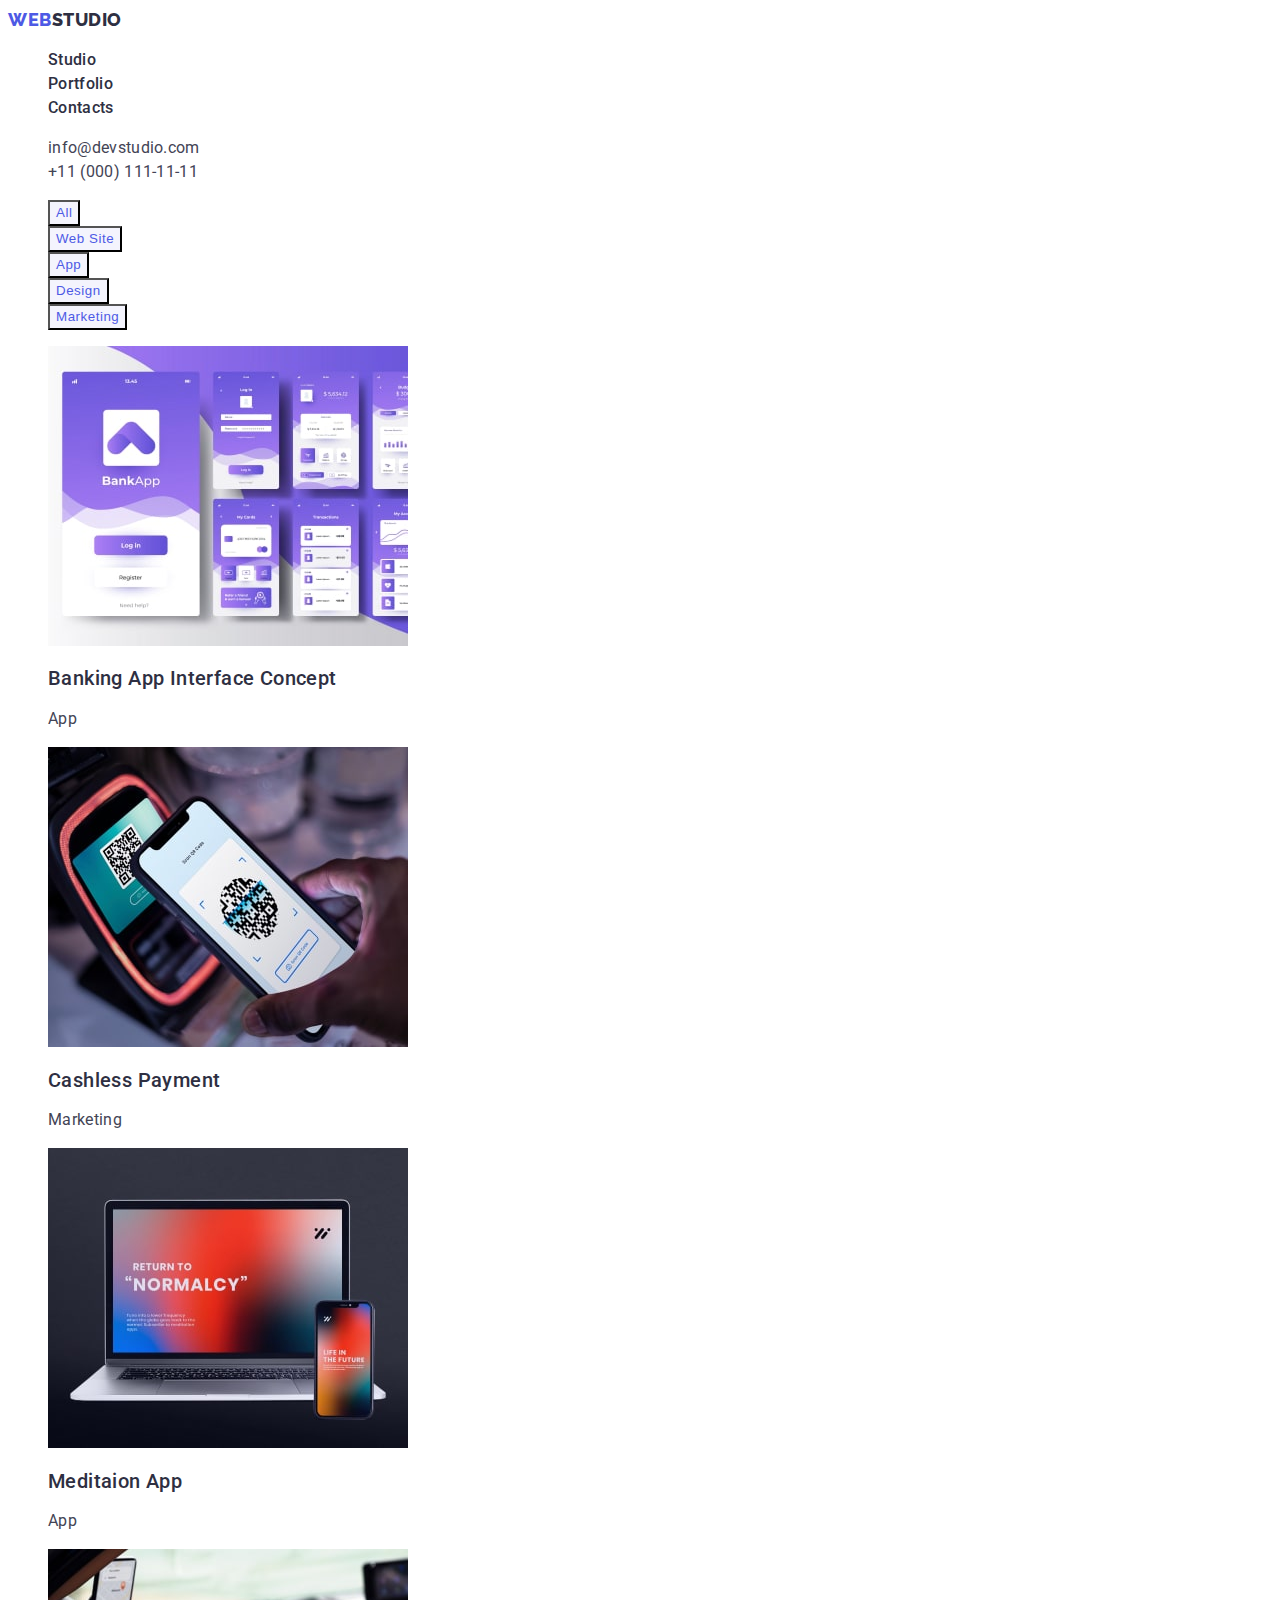
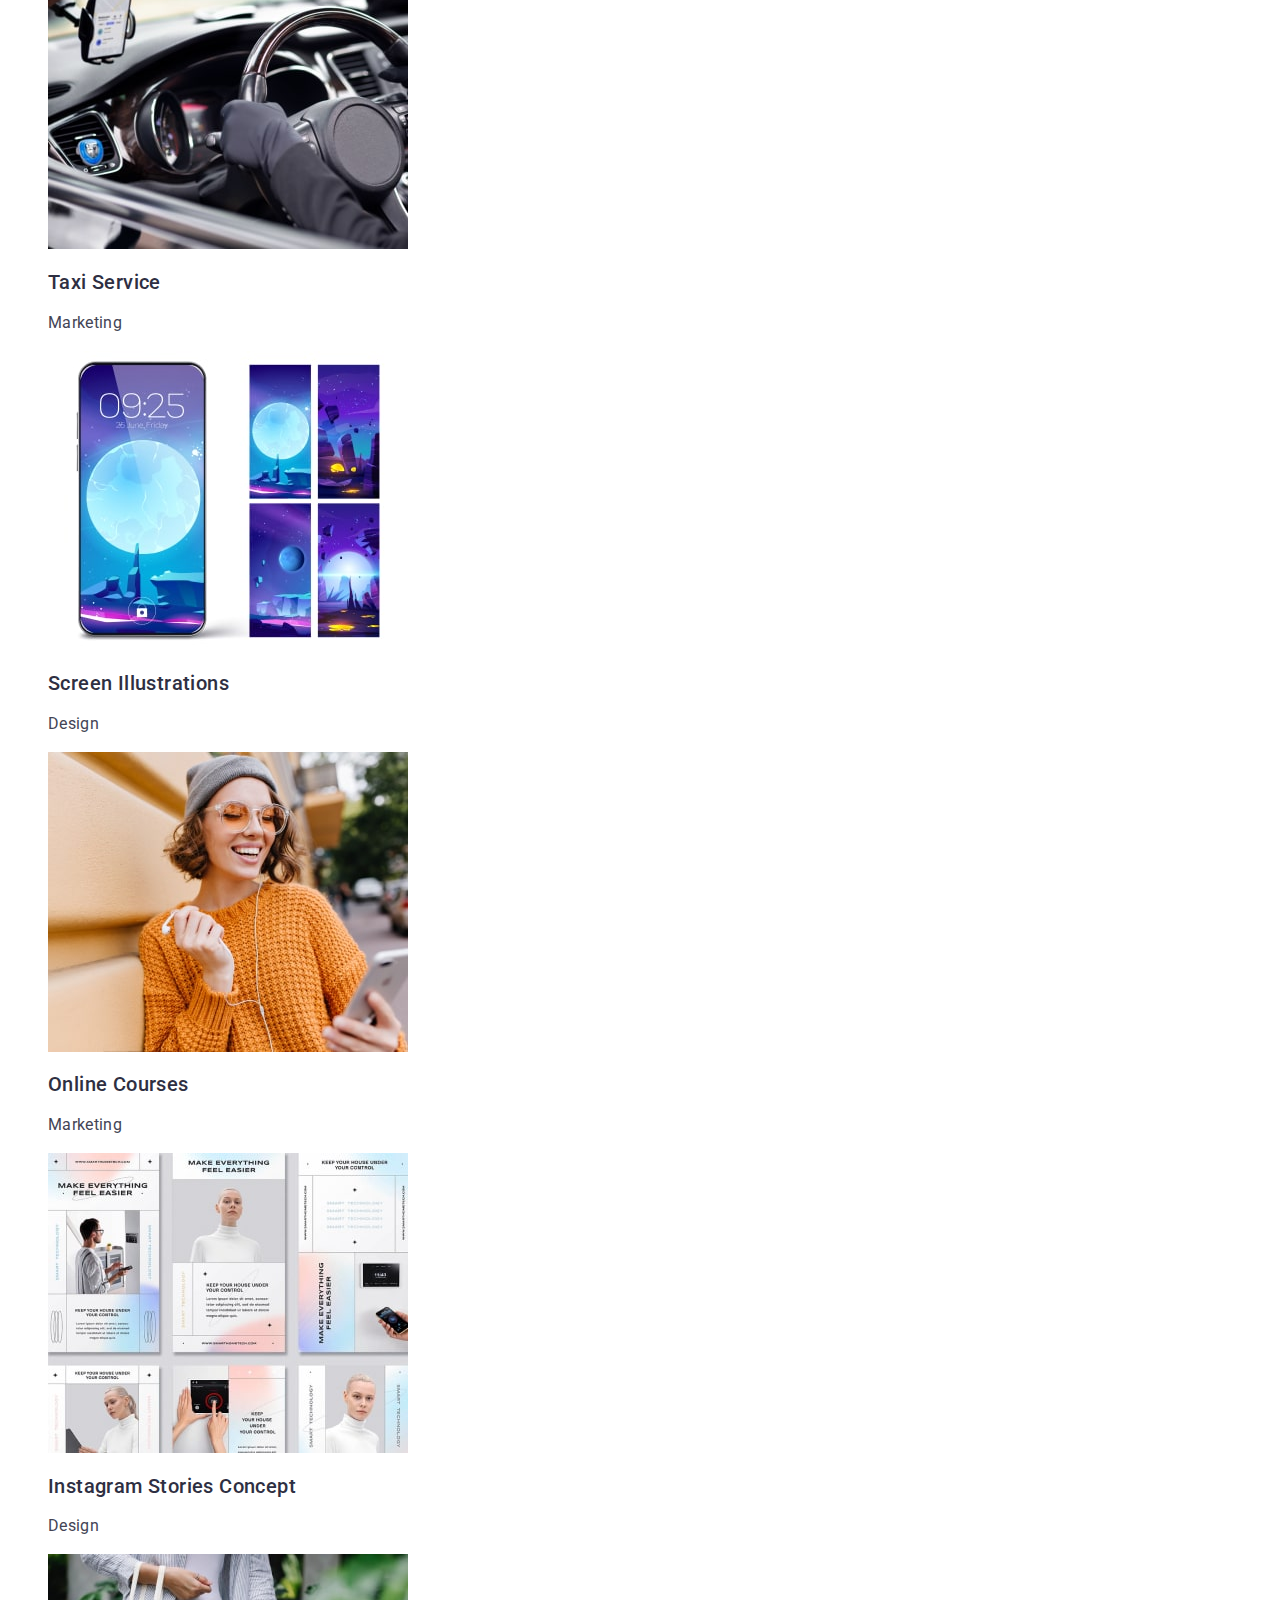
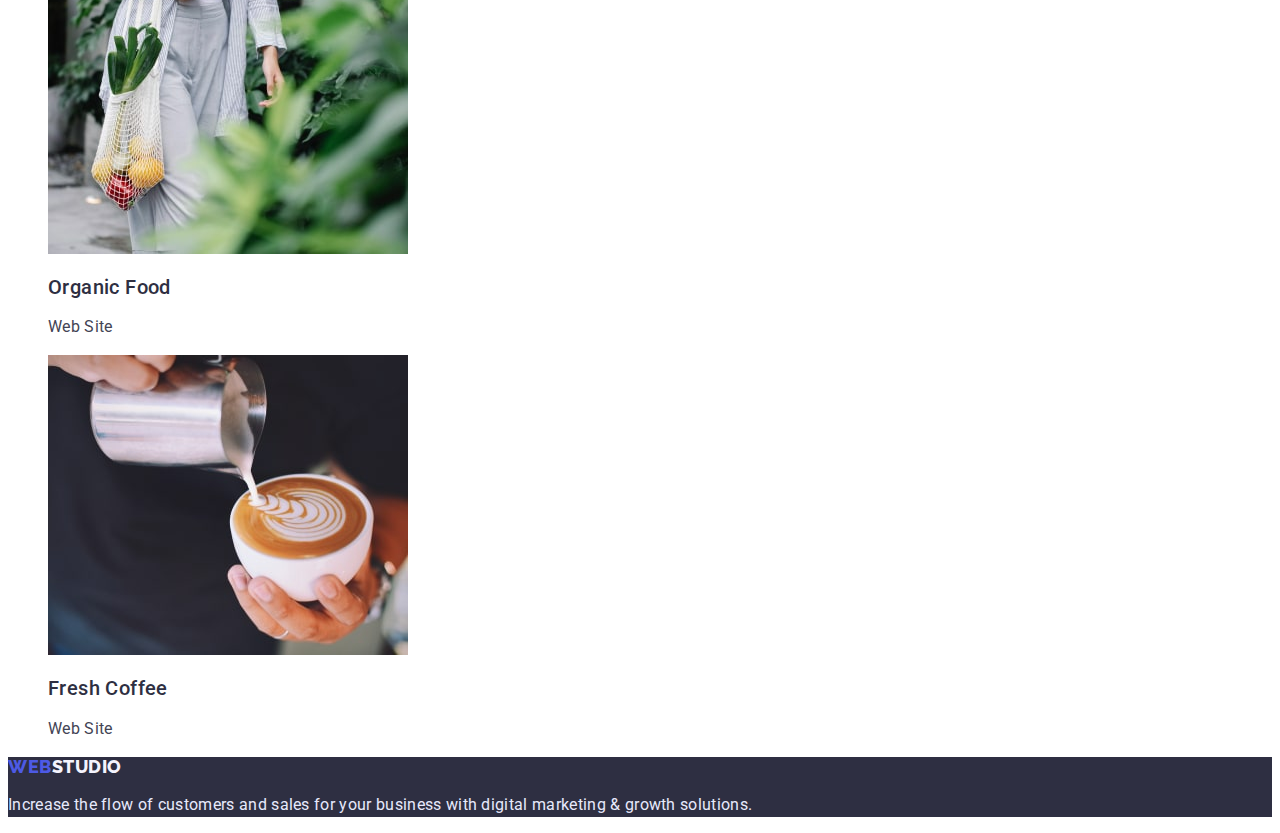
==== portfolio.html @ a700a93f "Initial commit" ====
<!DOCTYPE html>
<html lang="en">
<head>
    <meta charset="UTF-8">
    <meta http-equiv="X-UA-Compatible" content="IE=edge">
    <meta name="viewport" content="width=device-width, initial-scale=1.0">
    <title>Web Studio</title>
    <link rel="preconnect" href="https://fonts.googleapis.com">
    <link rel="preconnect" href="https://fonts.gstatic.com" crossorigin>
    <link href="https://fonts.googleapis.com/css2?family=Raleway:wght@800&family=Roboto:wght@400;500;700;900&display=swap" rel="stylesheet">
    <link rel="stylesheet" href="./css/styles.css">
</head>
<body>
    <header class="header">
        <nav class="nav">
            <a href="./index.html" class="logo"><span class="accent">Web</span>Studio</a>
            <ul class="nav-list list">
                <li class="nav-item"><a href="./index.html" class="nav-link">Studio</a></li>
                <li class="nav-item"><a href="./portfolio.html" class="nav-link">Portfolio</a></li>
                <li class="nav-item"><a href="#" class="nav-link">Contacts</a></li>
            </ul>
        </nav>
        <address class="address">
            <ul class="adress-list list">
                <li class="adress-item"><a href="mailto:info@devstudio.com" class="address-link">info@devstudio.com</a></li>
                <li class="adress-item"><a href="tel:+110001111111" class="address-link">+11 (000) 111-11-11</a></li>
            </ul> 
        </address>
    </header>

    <main class="portfolio-main">
        <section class="portfolio">
            <h1 class="portfolio-title visually-hidden">Portfolio list</h1>
            <ul class="portfolio-btn-list list">
                <li class="portfolio-item"><button class="portfolio-btn">All</button></li>
                <li class="portfolio-item"><button class="portfolio-btn">Web Site</button></li>
                <li class="portfolio-item"><button class="portfolio-btn">App</button></li>
                <li class="portfolio-item"><button class="portfolio-btn">Design</button></li>
                <li class="portfolio-item"><button class="portfolio-btn">Marketing</button></li>
            </ul>
            <ul class="portfolio-card-list list">
                <li class="card-list-item">
                    <img class="card-list-item" src="./images/portfolio-img-1.jpg" alt="Banking App cards" width="360" height="300">
                    <h2 class="section-subtitle">Banking App Interface Concept</h2>
                    <p class="section-description">App</p>
                </li>
                <li class="card-list-item">
                    <img class="card-list-item" src="./images/portfolio-img-2.jpg" alt="Cashless Payment" width="360" height="300">
                    <h2 class="section-subtitle">Cashless Payment</h2>
                    <p class="section-description">Marketing</p>
                </li>
                <li class="card-list-item">
                    <img class="card-list-item" src="./images/portfolio-img-3.jpg" alt="Laptop and phone" width="360" height="300">
                    <h2 class="section-subtitle">Meditaion App</h2>
                    <p class="section-description">App</p>
                </li>
                <li class="card-list-item">
                    <img class="card-list-item" src="./images/portfolio-img-4.jpg" alt="Taxi" width="360" height="300">
                    <h2 class="section-subtitle">Taxi Service</h2>
                    <p class="section-description">Marketing</p>
                </li>
                <li class="card-list-item">
                    <img class="card-list-item" src="./images/portfolio-img-5.jpg" alt="Phone" width="360" height="300">
                    <h2 class="section-subtitle">Screen Illustrations</h2>
                    <p class="section-description">Design</p>
                </li>
                <li class="card-list-item">
                    <img class="card-list-item" src="./images/portfolio-img-6.jpg" alt="Smiling women" width="360" height="300">
                    <h2 class="section-subtitle">Online Courses</h2>
                    <p class="section-description">Marketing</p>
                </li>
                <li class="card-list-item">
                    <img class="card-list-item" src="./images/portfolio-img-7.jpg" alt="Instagram stories design" width="360" height="300">
                    <h2 class="section-subtitle">Instagram Stories Concept</h2>
                    <p class="section-description">Design</p>
                </li>
                <li class="card-list-item">
                    <img class="card-list-item" src="./images/portfolio-img-8.jpg" alt="Organic food" width="360" height="300">
                    <h2 class="section-subtitle">Organic Food</h2>
                    <p class="section-description">Web Site</p>
                </li>
                <li class="card-list-item">
                    <img class="card-list-item" src="./images/portfolio-img-9.jpg" alt="Coffee" width="360" height="300">
                    <h2 class="section-subtitle">Fresh Coffee</h2>
                    <p class="section-description">Web Site</p>
                </li>
            </ul>
        </section>
    </main>

    <footer class="footer">
        <a href="./index.html" class="footer-logo"><span class="accent">Web</span>Studio</a>
        <p class="footer-text">Increase the flow of customers and sales for your business with digital marketing & growth solutions.</p>
    </footer>
</body>
</html>
---- css/styles.css ----
/* global */

:root {
    --primary-brand: #4D5AE5;
    --pressed-state: #404BBF;
    --dark: #2E2F42;
    --success: #31D0AA;
    --text: #434455;
    --subtle-text: #8E8F99;
    --accent: #E7E9FC;
    --light: #F4F4FD;
    --modal-overlay: #2E2F42;
    --hero-background: #2E2F42;
    --white: #ffffff;
}

body {
    font-family: 'Roboto', sans-serif;
    font-size: 16px;
    color: var(--dark);
    background-color: var(--white);
}

.list {
    list-style: none;
}

.visually-hidden {
    position: absolute;
    white-space: nowrap;
    width: 1px;
    height: 1px;
    overflow: hidden;
    border: 0;
    padding: 0;
    clip: rect(0 0 0 0);
    clip-path: inset(50%);
    margin: -1px;
}

.title {
    color: var(--dark);
    font-size: 36px;
    line-height: 1.11;
    letter-spacing: 0.02em;
    text-transform: capitalize;
}

.section-subtitle {
    color: var(--dark);
    font-weight: 500;
    font-size: 20px;
    line-height: 1.2;
    letter-spacing: 0.02em;
}

.section-description {
    color: var(--text);
    line-height: 1.5;
    letter-spacing: 0.02em;
}

/* header */

.header {
    background-color: var(--white);
}

.logo {
    color: var(--dark);
    font-family: 'Raleway', sans-serif;
    font-weight: 800;
    font-size: 18px;
    line-height: 1.33;
    letter-spacing: 0.03em;
    text-transform: uppercase;  
    text-decoration: none;
}

.accent {
    color: var(--primary-brand);
}

.nav-link {
    color: var(--dark);
    text-decoration: none;
    font-weight: 500;
    line-height: 1.5;
    letter-spacing: 0.02em;
}

.nav-link:hover,
.nav-link:focus {
    color: var(--pressed-state);
}

.address {
    font-style: normal;
}

.address-link {
    color: var(--text);
    line-height: 1.5;
    text-decoration: none;
    letter-spacing: 0.02em; 
}

.address-link:hover,
.address-link:focus {
    color: var(--pressed-state);
}

/* footer */

.footer {
    background-color: var(--dark);
}

.footer-logo {
    color: var(--light);
    font-family: 'Raleway', sans-serif;
    font-weight: 800;
    font-size: 18px;
    line-height: 1.16;
    letter-spacing: 0.03em;
    text-transform: uppercase;
    text-decoration: none;
}

.footer-text {
    color: var(--accent);
    line-height: 1.5;
    letter-spacing: 0.02em;
}

/* hero */

.hero {
    background-color: var(--dark);
}

.hero-title {
    color: var(--white);
    font-size: 56px;
    line-height: 1.07;
    letter-spacing: 0.02em;
}

.hero-btn {
    color: var(--white);
    background-color:var(--primary-brand);
    font-weight: 500;
    line-height: 1.5;
    letter-spacing: 0.04em;
    cursor: pointer;
}

.hero-btn:hover,
.hero-btn:focus {
    background-color: var(--pressed-state);
}

/* features */

/* about */

/* team */

.team {
    background-color: var(--light);
}

.team-item {
    background-color: var(--white);
}

/* portfolio */

.portfolio-btn {
    color: var(--primary-brand);
    background-color:var(--light);
    font-weight: 500;
    line-height: 1.5;
    letter-spacing: 0.04em;
    cursor: pointer;
}

.portfolio-btn:hover,
.portfolio-btn:focus {
    color: var(--white);
    background-color: var(--pressed-state);
}
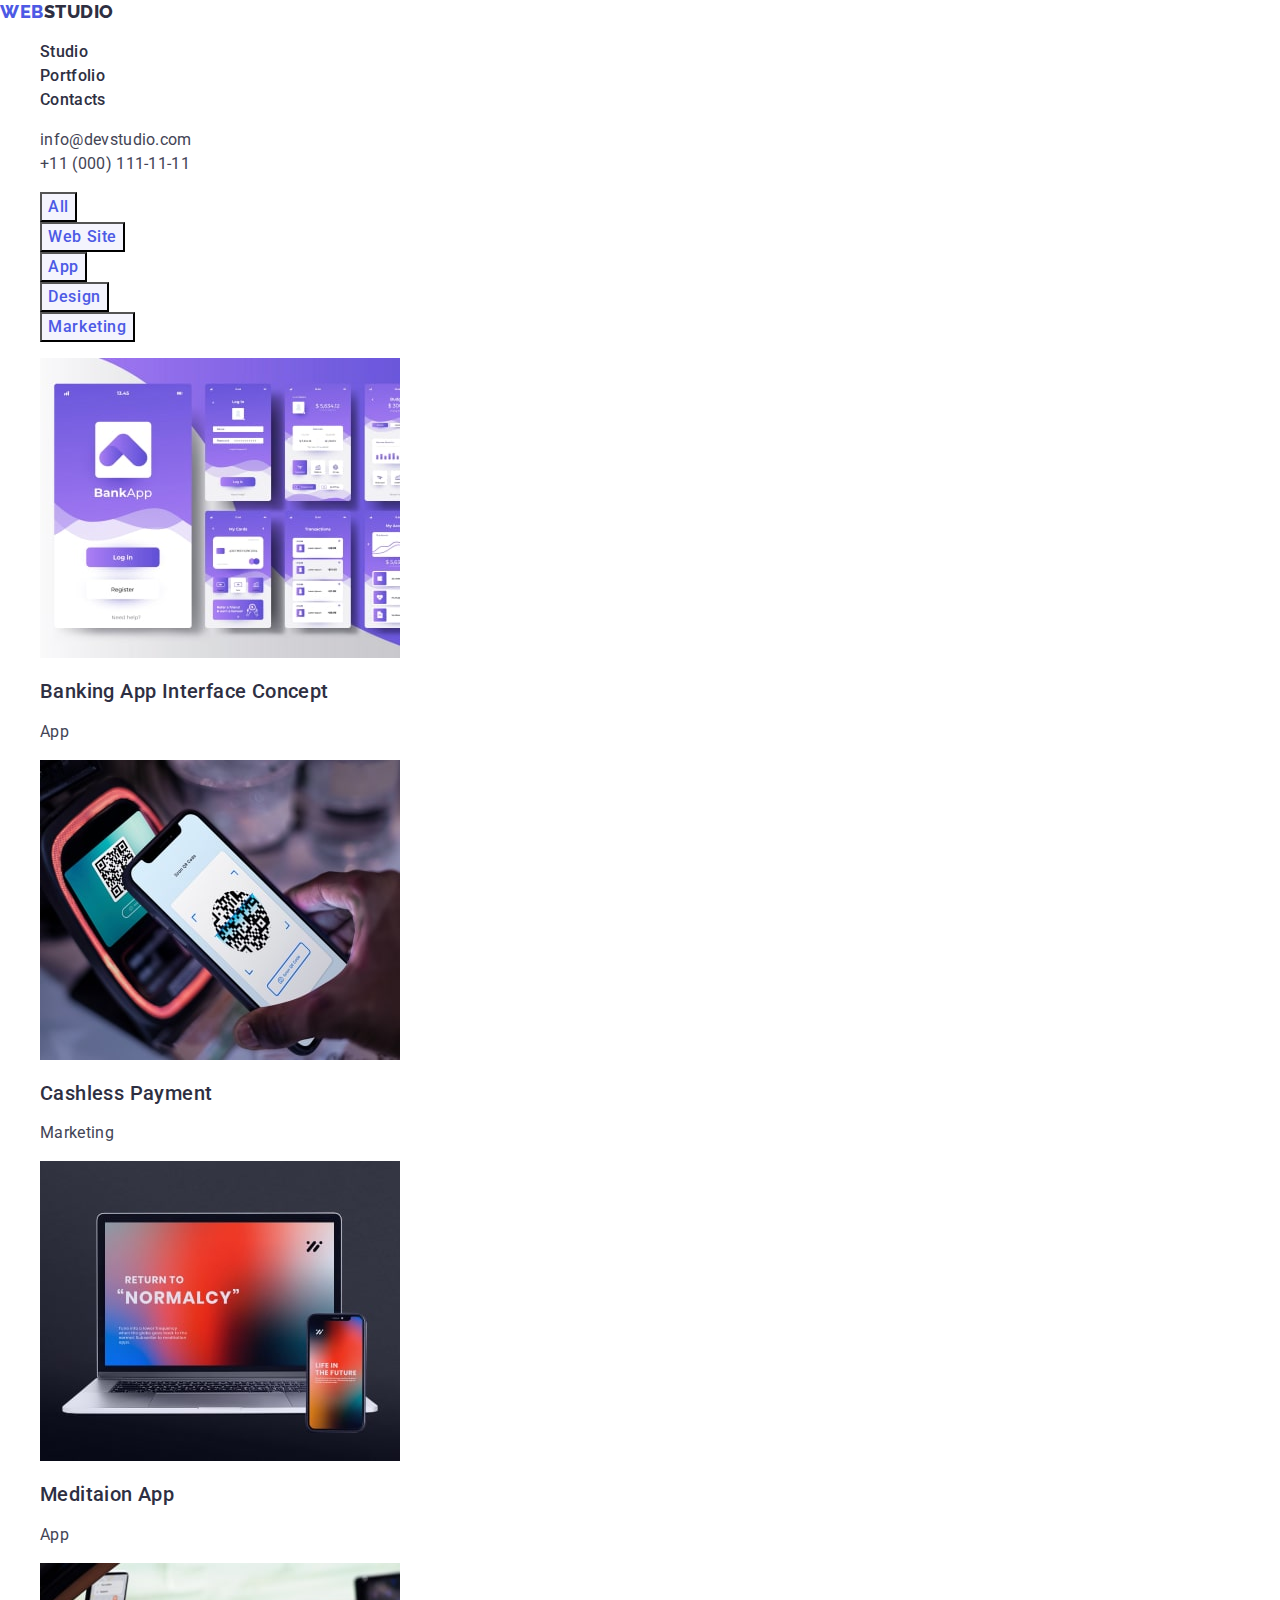
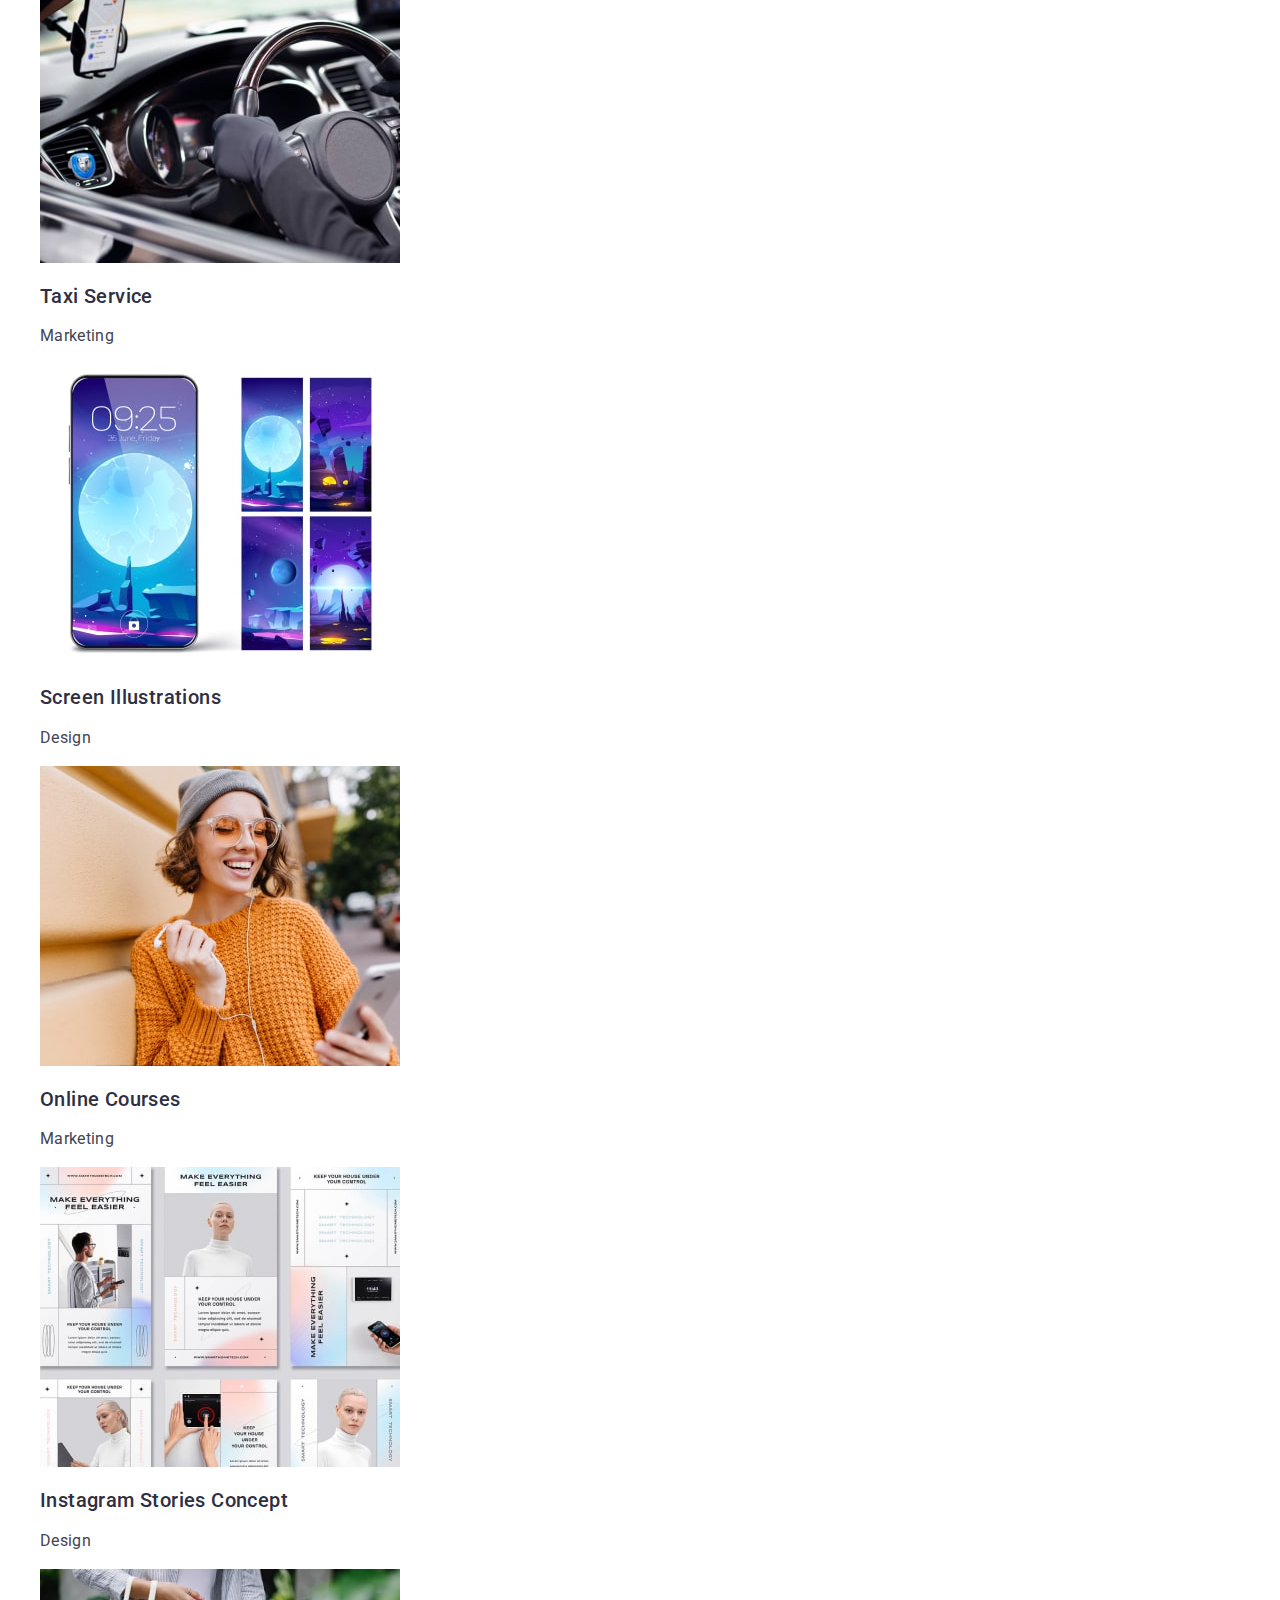
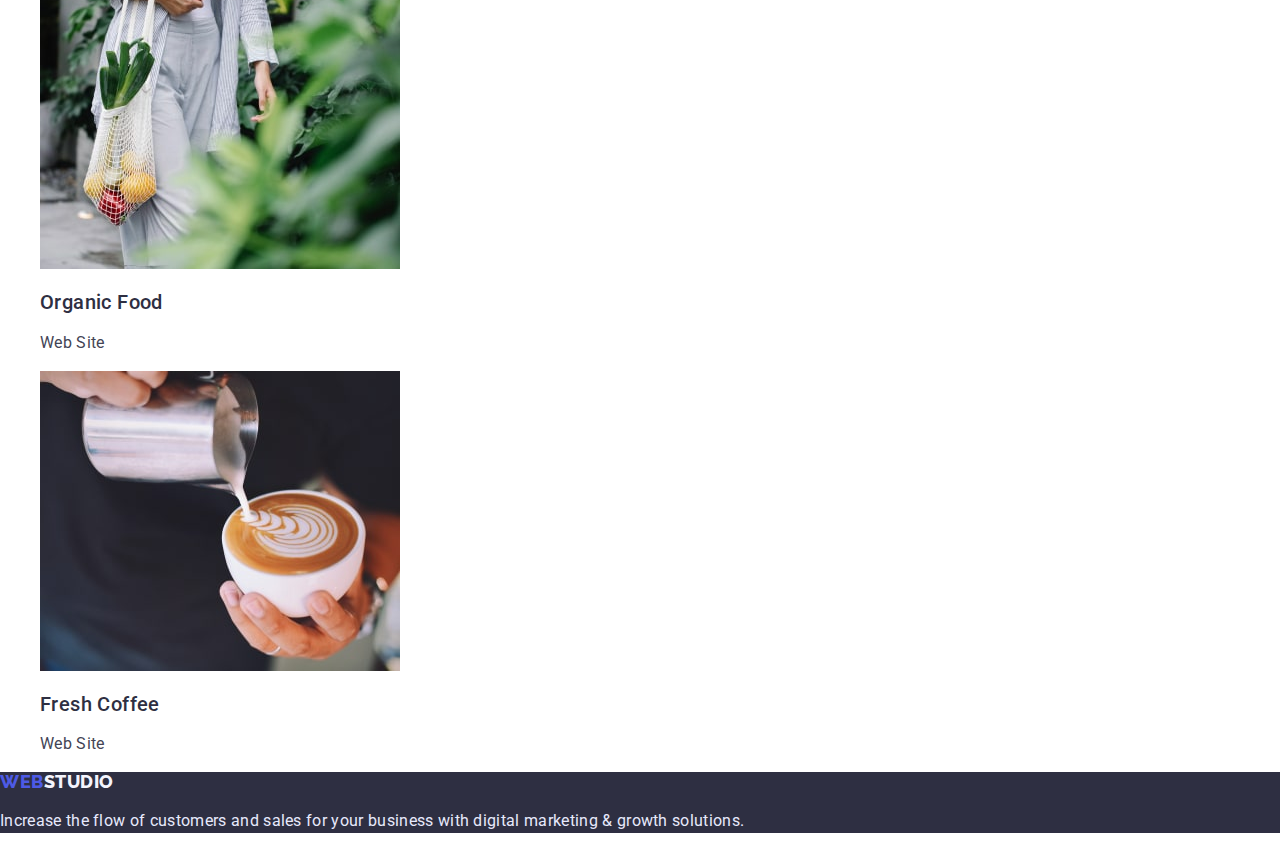
==== commit e13ce756: "add normalize" ====
--- a/portfolio.html
+++ b/portfolio.html
@@ -8,6 +8,7 @@
     <link rel="preconnect" href="https://fonts.googleapis.com">
     <link rel="preconnect" href="https://fonts.gstatic.com" crossorigin>
     <link href="https://fonts.googleapis.com/css2?family=Raleway:wght@800&family=Roboto:wght@400;500;700;900&display=swap" rel="stylesheet">
+    <link rel="stylesheet" href="https://cdnjs.cloudflare.com/ajax/libs/modern-normalize/1.1.0/modern-normalize.min.css">
     <link rel="stylesheet" href="./css/styles.css">
 </head>
 <body>
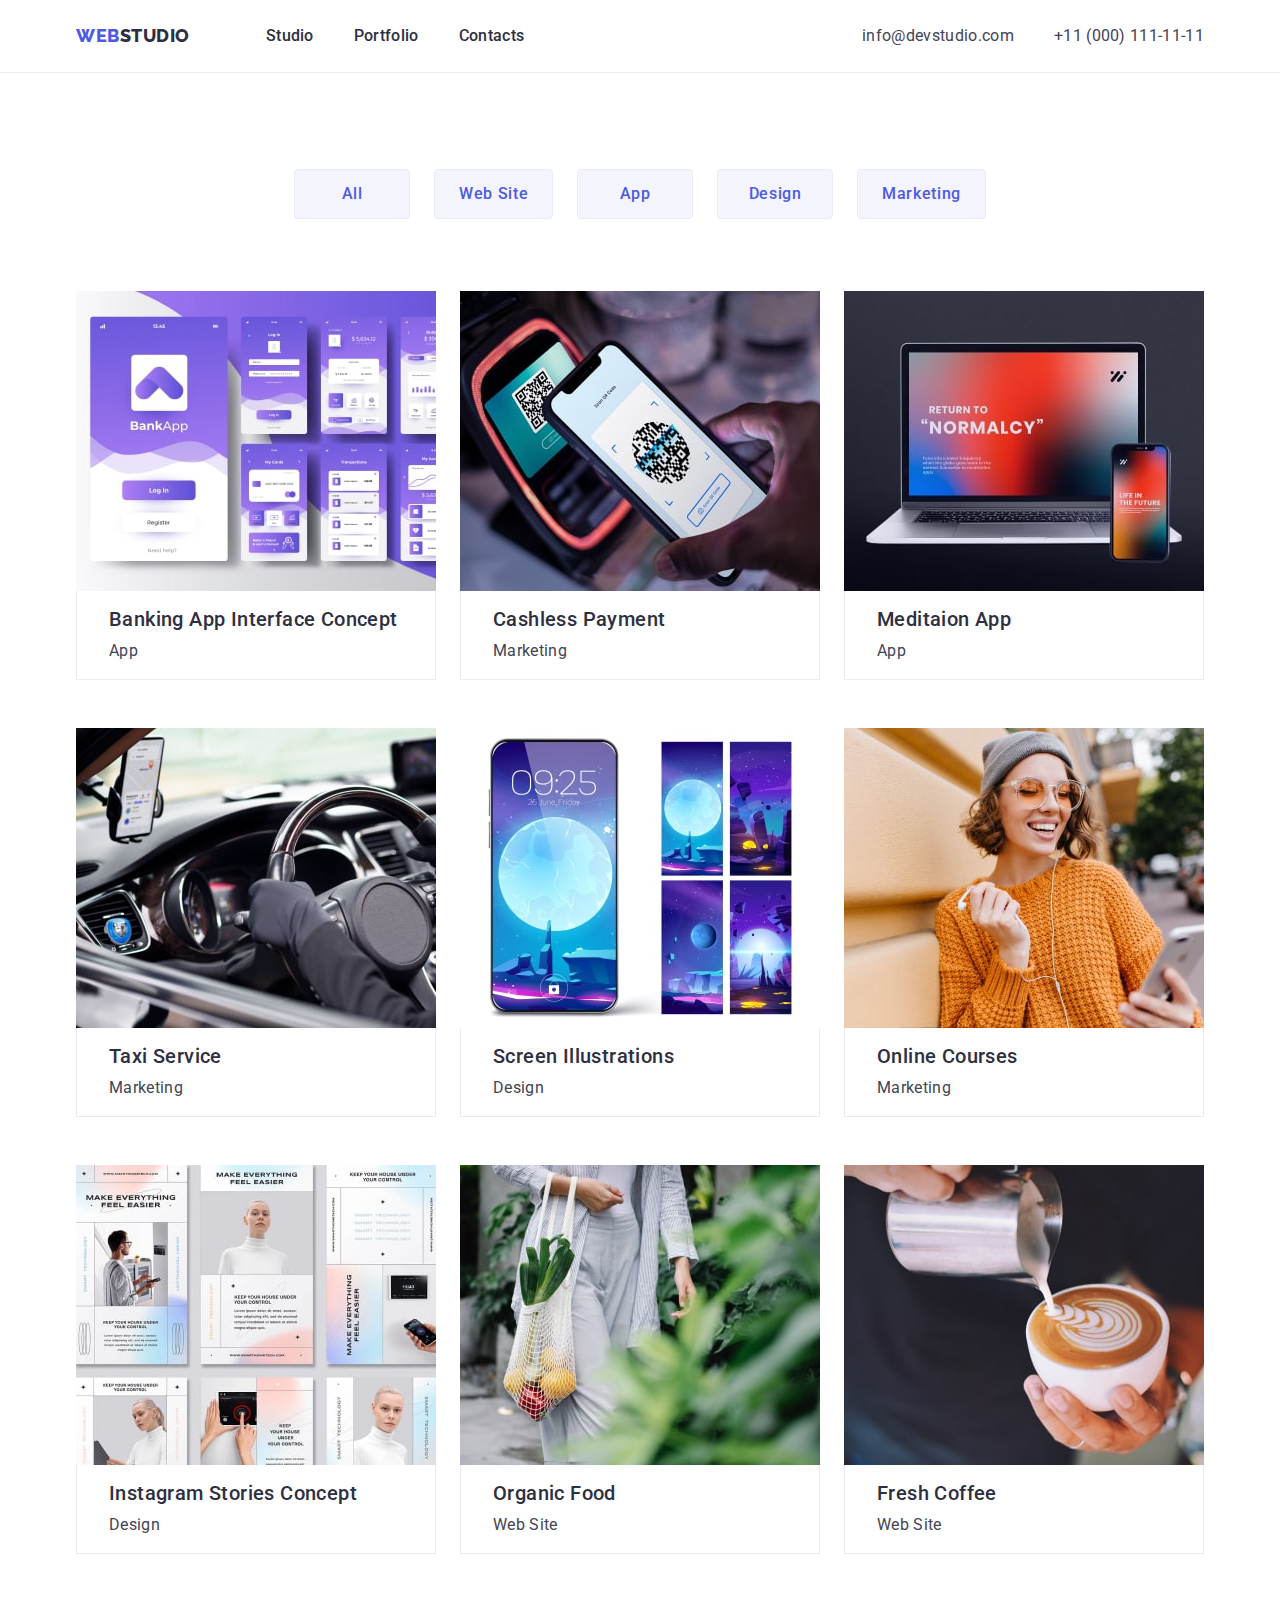
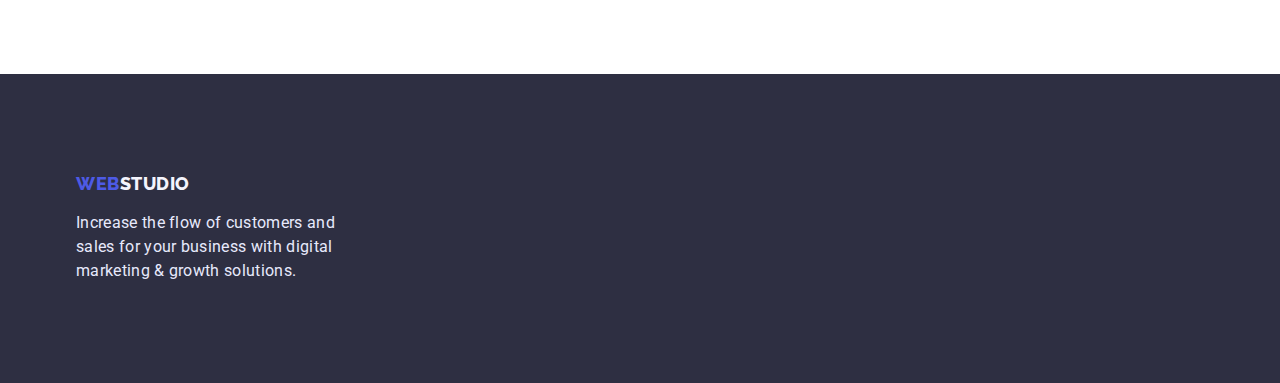
==== commit 389b5a46: "finished" ====
--- a/portfolio.html
+++ b/portfolio.html
@@ -1,97 +1,210 @@
 <!DOCTYPE html>
 <html lang="en">
-<head>
-    <meta charset="UTF-8">
-    <meta http-equiv="X-UA-Compatible" content="IE=edge">
-    <meta name="viewport" content="width=device-width, initial-scale=1.0">
+  <head>
+    <meta charset="UTF-8" />
+    <meta http-equiv="X-UA-Compatible" content="IE=edge" />
+    <meta name="viewport" content="width=device-width, initial-scale=1.0" />
     <title>Web Studio</title>
-    <link rel="preconnect" href="https://fonts.googleapis.com">
-    <link rel="preconnect" href="https://fonts.gstatic.com" crossorigin>
-    <link href="https://fonts.googleapis.com/css2?family=Raleway:wght@800&family=Roboto:wght@400;500;700;900&display=swap" rel="stylesheet">
-    <link rel="stylesheet" href="https://cdnjs.cloudflare.com/ajax/libs/modern-normalize/1.1.0/modern-normalize.min.css">
-    <link rel="stylesheet" href="./css/styles.css">
-</head>
-<body>
+    <link rel="preconnect" href="https://fonts.googleapis.com" />
+    <link rel="preconnect" href="https://fonts.gstatic.com" crossorigin />
+    <link
+      href="https://fonts.googleapis.com/css2?family=Raleway:wght@800&family=Roboto:wght@400;500;700;900&display=swap"
+      rel="stylesheet"
+    />
+    <link
+      rel="stylesheet"
+      href="https://cdnjs.cloudflare.com/ajax/libs/modern-normalize/1.1.0/modern-normalize.min.css"
+    />
+    <link rel="stylesheet" href="./css/styles.css" />
+  </head>
+  <body>
     <header class="header">
+      <div class="container header-container">
         <nav class="nav">
-            <a href="./index.html" class="logo"><span class="accent">Web</span>Studio</a>
-            <ul class="nav-list list">
-                <li class="nav-item"><a href="./index.html" class="nav-link">Studio</a></li>
-                <li class="nav-item"><a href="./portfolio.html" class="nav-link">Portfolio</a></li>
-                <li class="nav-item"><a href="#" class="nav-link">Contacts</a></li>
-            </ul>
+          <a href="./index.html" class="logo"
+            ><span class="accent">Web</span>Studio</a
+          >
+          <ul class="nav-list list">
+            <li class="nav-item">
+              <a href="./index.html" class="nav-link">Studio</a>
+            </li>
+            <li class="nav-item">
+              <a href="./portfolio.html" class="nav-link">Portfolio</a>
+            </li>
+            <li class="nav-item"><a href="#" class="nav-link">Contacts</a></li>
+          </ul>
         </nav>
         <address class="address">
-            <ul class="adress-list list">
-                <li class="adress-item"><a href="mailto:info@devstudio.com" class="address-link">info@devstudio.com</a></li>
-                <li class="adress-item"><a href="tel:+110001111111" class="address-link">+11 (000) 111-11-11</a></li>
-            </ul> 
+          <ul class="address-list list">
+            <li class="address-item">
+              <a href="mailto:info@devstudio.com" class="address-link"
+                >info@devstudio.com</a
+              >
+            </li>
+            <li class="address-item">
+              <a href="tel:+110001111111" class="address-link"
+                >+11 (000) 111-11-11</a
+              >
+            </li>
+          </ul>
         </address>
+      </div>
     </header>
 
     <main class="portfolio-main">
-        <section class="portfolio">
-            <h1 class="portfolio-title visually-hidden">Portfolio list</h1>
-            <ul class="portfolio-btn-list list">
-                <li class="portfolio-item"><button class="portfolio-btn">All</button></li>
-                <li class="portfolio-item"><button class="portfolio-btn">Web Site</button></li>
-                <li class="portfolio-item"><button class="portfolio-btn">App</button></li>
-                <li class="portfolio-item"><button class="portfolio-btn">Design</button></li>
-                <li class="portfolio-item"><button class="portfolio-btn">Marketing</button></li>
-            </ul>
-            <ul class="portfolio-card-list list">
-                <li class="card-list-item">
-                    <img class="card-list-item" src="./images/portfolio-img-1.jpg" alt="Banking App cards" width="360" height="300">
-                    <h2 class="section-subtitle">Banking App Interface Concept</h2>
-                    <p class="section-description">App</p>
-                </li>
-                <li class="card-list-item">
-                    <img class="card-list-item" src="./images/portfolio-img-2.jpg" alt="Cashless Payment" width="360" height="300">
-                    <h2 class="section-subtitle">Cashless Payment</h2>
-                    <p class="section-description">Marketing</p>
-                </li>
-                <li class="card-list-item">
-                    <img class="card-list-item" src="./images/portfolio-img-3.jpg" alt="Laptop and phone" width="360" height="300">
-                    <h2 class="section-subtitle">Meditaion App</h2>
-                    <p class="section-description">App</p>
-                </li>
-                <li class="card-list-item">
-                    <img class="card-list-item" src="./images/portfolio-img-4.jpg" alt="Taxi" width="360" height="300">
-                    <h2 class="section-subtitle">Taxi Service</h2>
-                    <p class="section-description">Marketing</p>
-                </li>
-                <li class="card-list-item">
-                    <img class="card-list-item" src="./images/portfolio-img-5.jpg" alt="Phone" width="360" height="300">
-                    <h2 class="section-subtitle">Screen Illustrations</h2>
-                    <p class="section-description">Design</p>
-                </li>
-                <li class="card-list-item">
-                    <img class="card-list-item" src="./images/portfolio-img-6.jpg" alt="Smiling women" width="360" height="300">
-                    <h2 class="section-subtitle">Online Courses</h2>
-                    <p class="section-description">Marketing</p>
-                </li>
-                <li class="card-list-item">
-                    <img class="card-list-item" src="./images/portfolio-img-7.jpg" alt="Instagram stories design" width="360" height="300">
-                    <h2 class="section-subtitle">Instagram Stories Concept</h2>
-                    <p class="section-description">Design</p>
-                </li>
-                <li class="card-list-item">
-                    <img class="card-list-item" src="./images/portfolio-img-8.jpg" alt="Organic food" width="360" height="300">
-                    <h2 class="section-subtitle">Organic Food</h2>
-                    <p class="section-description">Web Site</p>
-                </li>
-                <li class="card-list-item">
-                    <img class="card-list-item" src="./images/portfolio-img-9.jpg" alt="Coffee" width="360" height="300">
-                    <h2 class="section-subtitle">Fresh Coffee</h2>
-                    <p class="section-description">Web Site</p>
-                </li>
-            </ul>
-        </section>
+      <section class="portfolio">
+        <div class="container portfolio-container">
+          <h1 class="portfolio-title visually-hidden">Portfolio list</h1>
+          <ul class="portfolio-btn-list list">
+            <li class="portfolio-item">
+              <button class="portfolio-btn">All</button>
+            </li>
+            <li class="portfolio-item">
+              <button class="portfolio-btn">Web Site</button>
+            </li>
+            <li class="portfolio-item">
+              <button class="portfolio-btn">App</button>
+            </li>
+            <li class="portfolio-item">
+              <button class="portfolio-btn">Design</button>
+            </li>
+            <li class="portfolio-item">
+              <button class="portfolio-btn">Marketing</button>
+            </li>
+          </ul>
+          <ul class="portfolio-card-list list">
+            <li class="card-list-item">
+              <img
+                class="card-list-img"
+                src="./images/portfolio-img-1.jpg"
+                alt="Banking App cards"
+                width="360"
+                height="300"
+              />
+              <div class="portfolio-card">
+                <h2 class="section-subtitle">Banking App Interface Concept</h2>
+                <p class="section-description">App</p>
+              </div>
+            </li>
+            <li class="card-list-item">
+              <img
+                class="card-list-img"
+                src="./images/portfolio-img-2.jpg"
+                alt="Cashless Payment"
+                width="360"
+                height="300"
+              />
+              <div class="portfolio-card">
+                <h2 class="section-subtitle">Cashless Payment</h2>
+                <p class="section-description">Marketing</p>
+              </div>
+            </li>
+            <li class="card-list-item">
+              <img
+                class="card-list-img"
+                src="./images/portfolio-img-3.jpg"
+                alt="Laptop and phone"
+                width="360"
+                height="300"
+              />
+              <div class="portfolio-card">
+                <h2 class="section-subtitle">Meditaion App</h2>
+                <p class="section-description">App</p>
+              </div>
+            </li>
+            <li class="card-list-item">
+              <img
+                class="card-list-img"
+                src="./images/portfolio-img-4.jpg"
+                alt="Taxi"
+                width="360"
+                height="300"
+              />
+              <div class="portfolio-card">
+                <h2 class="section-subtitle">Taxi Service</h2>
+                <p class="section-description">Marketing</p>
+              </div>
+            </li>
+            <li class="card-list-item">
+              <img
+                class="card-list-img"
+                src="./images/portfolio-img-5.jpg"
+                alt="Phone"
+                width="360"
+                height="300"
+              />
+              <div class="portfolio-card">
+                <h2 class="section-subtitle">Screen Illustrations</h2>
+                <p class="section-description">Design</p>
+              </div>
+            </li>
+            <li class="card-list-item">
+              <img
+                class="card-list-img"
+                src="./images/portfolio-img-6.jpg"
+                alt="Smiling women"
+                width="360"
+                height="300"
+              />
+              <div class="portfolio-card">
+                <h2 class="section-subtitle">Online Courses</h2>
+                <p class="section-description">Marketing</p>
+              </div>
+            </li>
+            <li class="card-list-item">
+              <img
+                class="card-list-img"
+                src="./images/portfolio-img-7.jpg"
+                alt="Instagram stories design"
+                width="360"
+                height="300"
+              />
+              <div class="portfolio-card">
+                <h2 class="section-subtitle">Instagram Stories Concept</h2>
+                <p class="section-description">Design</p>
+              </div>
+            </li>
+            <li class="card-list-item">
+              <img
+                class="card-list-img"
+                src="./images/portfolio-img-8.jpg"
+                alt="Organic food"
+                width="360"
+                height="300"
+              />
+              <div class="portfolio-card">
+                <h2 class="section-subtitle">Organic Food</h2>
+                <p class="section-description">Web Site</p>
+              </div>
+            </li>
+            <li class="card-list-item">
+              <img
+                class="card-list-img"
+                src="./images/portfolio-img-9.jpg"
+                alt="Coffee"
+                width="360"
+                height="300"
+              />
+              <div class="portfolio-card">
+                <h2 class="section-subtitle">Fresh Coffee</h2>
+                <p class="section-description">Web Site</p>
+              </div>
+            </li>
+          </ul>
+        </div>
+      </section>
     </main>
 
     <footer class="footer">
-        <a href="./index.html" class="footer-logo"><span class="accent">Web</span>Studio</a>
-        <p class="footer-text">Increase the flow of customers and sales for your business with digital marketing & growth solutions.</p>
+      <div class="container">
+        <a href="./index.html" class="footer-logo"
+          ><span class="accent">Web</span>Studio</a
+        >
+        <p class="footer-text">
+          Increase the flow of customers and sales for your business with
+          digital marketing & growth solutions.
+        </p>
+      </div>
     </footer>
-</body>
-</html>+  </body>
+</html>
--- a/css/styles.css
+++ b/css/styles.css
@@ -1,192 +1,374 @@
 /* global */
 
 :root {
-    --primary-brand: #4D5AE5;
-    --pressed-state: #404BBF;
-    --dark: #2E2F42;
-    --success: #31D0AA;
-    --text: #434455;
-    --subtle-text: #8E8F99;
-    --accent: #E7E9FC;
-    --light: #F4F4FD;
-    --modal-overlay: #2E2F42;
-    --hero-background: #2E2F42;
-    --white: #ffffff;
+  --primary-brand: #4d5ae5;
+  --pressed-state: #404bbf;
+  --dark: #2e2f42;
+  --success: #31d0aa;
+  --text: #434455;
+  --subtle-text: #8e8f99;
+  --accent: #e7e9fc;
+  --light: #f4f4fd;
+  --modal-overlay: #2e2f42;
+  --hero-background: #2e2f42;
+  --white: #ffffff;
 }
 
 body {
-    font-family: 'Roboto', sans-serif;
-    font-size: 16px;
-    color: var(--dark);
-    background-color: var(--white);
+  font-family: "Roboto", sans-serif;
+  font-size: 16px;
+  color: var(--dark);
+  background-color: var(--white);
+}
+
+h1,
+h2,
+h3,
+h4,
+h5,
+h6,
+p,
+ul {
+  padding: 0;
+  margin: 0;
+}
+
+.container {
+  max-width: 1158px;
+  margin: 0 auto;
+  padding: 0 15px;
 }
 
 .list {
-    list-style: none;
+  list-style: none;
 }
 
 .visually-hidden {
-    position: absolute;
-    white-space: nowrap;
-    width: 1px;
-    height: 1px;
-    overflow: hidden;
-    border: 0;
-    padding: 0;
-    clip: rect(0 0 0 0);
-    clip-path: inset(50%);
-    margin: -1px;
+  position: absolute;
+  white-space: nowrap;
+  width: 1px;
+  height: 1px;
+  overflow: hidden;
+  border: 0;
+  padding: 0;
+  clip: rect(0 0 0 0);
+  clip-path: inset(50%);
+  margin: -1px;
+}
+
+img {
+  display: block;
+  max-width: 100%;
+  height: auto;
 }
 
 .title {
-    color: var(--dark);
-    font-size: 36px;
-    line-height: 1.11;
-    letter-spacing: 0.02em;
-    text-transform: capitalize;
+  color: var(--dark);
+  font-size: 36px;
+  line-height: 1.11;
+  letter-spacing: 0.02em;
+  text-transform: capitalize;
 }
 
 .section-subtitle {
-    color: var(--dark);
-    font-weight: 500;
-    font-size: 20px;
-    line-height: 1.2;
-    letter-spacing: 0.02em;
+  margin-bottom: 8px;
+
+  color: var(--dark);
+  font-weight: 500;
+  font-size: 20px;
+  line-height: 1.2;
+  letter-spacing: 0.02em;
 }
 
 .section-description {
-    color: var(--text);
-    line-height: 1.5;
-    letter-spacing: 0.02em;
+  color: var(--text);
+  line-height: 1.5;
+  letter-spacing: 0.02em;
 }
 
 /* header */
 
 .header {
-    background-color: var(--white);
+  background-color: var(--white);
+  padding-top: 24px;
+  padding-bottom: 24px;
+
+  border-bottom: 1px solid var(--accent);
+}
+
+.header-container {
+  display: flex;
+  align-items: center;
 }
 
 .logo {
-    color: var(--dark);
-    font-family: 'Raleway', sans-serif;
-    font-weight: 800;
-    font-size: 18px;
-    line-height: 1.33;
-    letter-spacing: 0.03em;
-    text-transform: uppercase;  
-    text-decoration: none;
+  margin-right: 76px;
+
+  color: var(--dark);
+  font-family: "Raleway", sans-serif;
+  font-weight: 800;
+  font-size: 18px;
+  line-height: 1.33;
+  letter-spacing: 0.03em;
+  text-transform: uppercase;
+  text-decoration: none;
 }
 
 .accent {
-    color: var(--primary-brand);
+  color: var(--primary-brand);
+}
+
+.nav {
+  display: flex;
+  margin-right: auto;
+}
+
+.nav-list {
+  display: flex;
+  align-items: center;
+}
+
+.nav-item:not(:last-child) {
+  margin-right: 40px;
 }
 
 .nav-link {
-    color: var(--dark);
-    text-decoration: none;
-    font-weight: 500;
-    line-height: 1.5;
-    letter-spacing: 0.02em;
+  padding-top: 24px;
+  padding-bottom: 24px;
+
+  color: var(--dark);
+  text-decoration: none;
+  font-weight: 500;
+  line-height: 1.5;
+  letter-spacing: 0.02em;
 }
 
 .nav-link:hover,
 .nav-link:focus {
-    color: var(--pressed-state);
+  color: var(--pressed-state);
 }
 
 .address {
-    font-style: normal;
+  font-style: normal;
+}
+
+.address-list {
+  display: flex;
+}
+
+.address-item:not(:last-child) {
+  margin-right: 40px;
 }
 
 .address-link {
-    color: var(--text);
-    line-height: 1.5;
-    text-decoration: none;
-    letter-spacing: 0.02em; 
+  color: var(--text);
+  line-height: 1.5;
+  text-decoration: none;
+  letter-spacing: 0.02em;
 }
 
 .address-link:hover,
 .address-link:focus {
-    color: var(--pressed-state);
+  color: var(--pressed-state);
 }
 
 /* footer */
 
 .footer {
-    background-color: var(--dark);
+  padding-top: 100px;
+  padding-bottom: 100px;
+
+  background-color: var(--dark);
 }
 
 .footer-logo {
-    color: var(--light);
-    font-family: 'Raleway', sans-serif;
-    font-weight: 800;
-    font-size: 18px;
-    line-height: 1.16;
-    letter-spacing: 0.03em;
-    text-transform: uppercase;
-    text-decoration: none;
+  color: var(--light);
+  font-family: "Raleway", sans-serif;
+  font-weight: 800;
+  font-size: 18px;
+  line-height: 1.16;
+  letter-spacing: 0.03em;
+  text-transform: uppercase;
+  text-decoration: none;
 }
 
 .footer-text {
-    color: var(--accent);
-    line-height: 1.5;
-    letter-spacing: 0.02em;
+  max-width: 264px;
+  padding-top: 16px;
+
+  color: var(--accent);
+  line-height: 1.5;
+  letter-spacing: 0.02em;
 }
 
 /* hero */
 
 .hero {
-    background-color: var(--dark);
+  background-color: var(--dark);
+
+  padding-top: 188px;
+  padding-bottom: 188px;
+
+  text-align: center;
 }
 
 .hero-title {
-    color: var(--white);
-    font-size: 56px;
-    line-height: 1.07;
-    letter-spacing: 0.02em;
+  margin: 0 auto;
+  max-width: 500px;
+
+  color: var(--white);
+  font-size: 56px;
+  line-height: 1.07;
+  letter-spacing: 0.02em;
 }
 
 .hero-btn {
-    color: var(--white);
-    background-color:var(--primary-brand);
-    font-weight: 500;
-    line-height: 1.5;
-    letter-spacing: 0.04em;
-    cursor: pointer;
+  margin-top: 48px;
+  min-width: 169px;
+  padding: 16px 32px;
+
+  color: var(--white);
+  background-color: var(--primary-brand);
+  font-weight: 500;
+  line-height: 1.5;
+  letter-spacing: 0.04em;
+  cursor: pointer;
+
+  box-shadow: 0px 4px 4px rgba(0, 0, 0, 0.15);
+  border-radius: 4px;
 }
 
 .hero-btn:hover,
 .hero-btn:focus {
-    background-color: var(--pressed-state);
+  background-color: var(--pressed-state);
 }
 
 /* features */
 
+.features {
+  padding-top: 120px;
+  padding-bottom: 120px;
+}
+
+.features-list {
+  display: flex;
+}
+
+.features-item {
+  width: 264px;
+}
+
+.features-item:not(:last-child) {
+  margin-right: 24px;
+}
+
 /* about */
 
+.about {
+  padding-bottom: 120px;
+}
+
+.about-title {
+  margin-bottom: 72px;
+  text-align: center;
+}
+
+.about-list {
+  display: flex;
+  gap: 24px;
+}
+
+.about-item {
+}
+
 /* team */
 
 .team {
-    background-color: var(--light);
+  background-color: var(--light);
+
+  padding-top: 120px;
+  padding-bottom: 120px;
+}
+
+.team-title {
+  margin-bottom: 72px;
+  text-align: center;
+}
+
+.team-list {
+  display: flex;
 }
 
 .team-item {
-    background-color: var(--white);
+  background-color: var(--white);
+}
+
+.team-item:not(:last-child) {
+  margin-right: 24px;
+}
+
+.card {
+  padding-top: 32px;
+  padding-bottom: 32px;
+  text-align: center;
+
+  box-shadow: 0px 1px 6px rgba(46, 47, 66, 0.08),
+    0px 1px 1px rgba(46, 47, 66, 0.16), 0px 2px 1px rgba(46, 47, 66, 0.08);
+  border-radius: 0px 0px 4px 4px;
 }
 
 /* portfolio */
 
+.portfolio {
+  padding-top: 96px;
+  padding-bottom: 120px;
+}
+
+.portfolio-container {
+  align-items: center;
+}
+
+.portfolio-btn-list {
+  display: flex;
+  gap: 24px;
+  margin-bottom: 72px;
+  justify-content: center;
+}
+
 .portfolio-btn {
-    color: var(--primary-brand);
-    background-color:var(--light);
-    font-weight: 500;
-    line-height: 1.5;
-    letter-spacing: 0.04em;
-    cursor: pointer;
+  min-width: 116px;
+  padding: 12px 24px;
+
+  color: var(--primary-brand);
+  background-color: var(--light);
+  font-weight: 500;
+  line-height: 1.5;
+  letter-spacing: 0.04em;
+  cursor: pointer;
+
+  border: 1px solid var(--accent);
+  border-radius: 4px;
 }
 
 .portfolio-btn:hover,
 .portfolio-btn:focus {
-    color: var(--white);
-    background-color: var(--pressed-state);
-}+  color: var(--white);
+  background-color: var(--pressed-state);
+}
+
+.portfolio-card-list {
+  display: flex;
+  flex-wrap: wrap;
+  gap: 24px;
+  row-gap: 48px;
+}
+
+.card-list-item {
+  width: 360px;
+}
+
+.portfolio-card {
+  padding: 16px 32px;
+  border: 1px solid var(--accent);
+  border-top: transparent;
+}
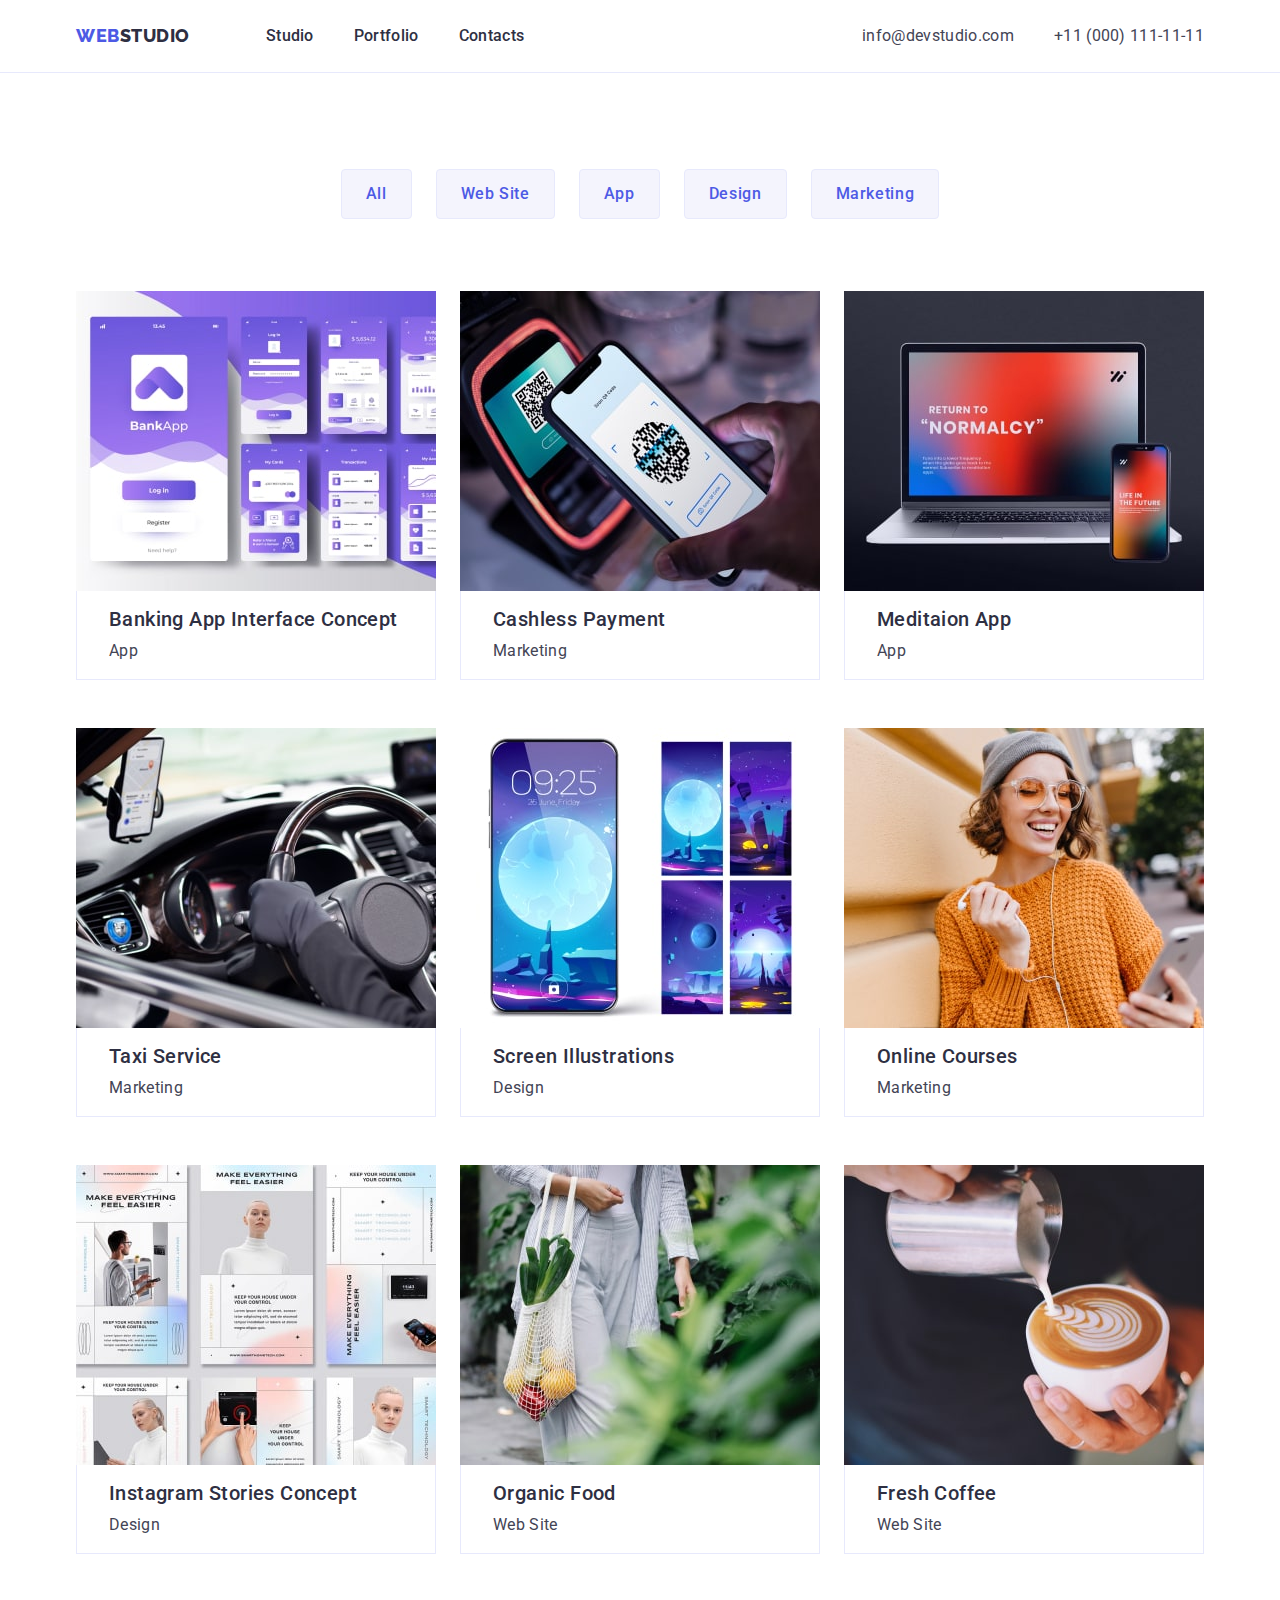
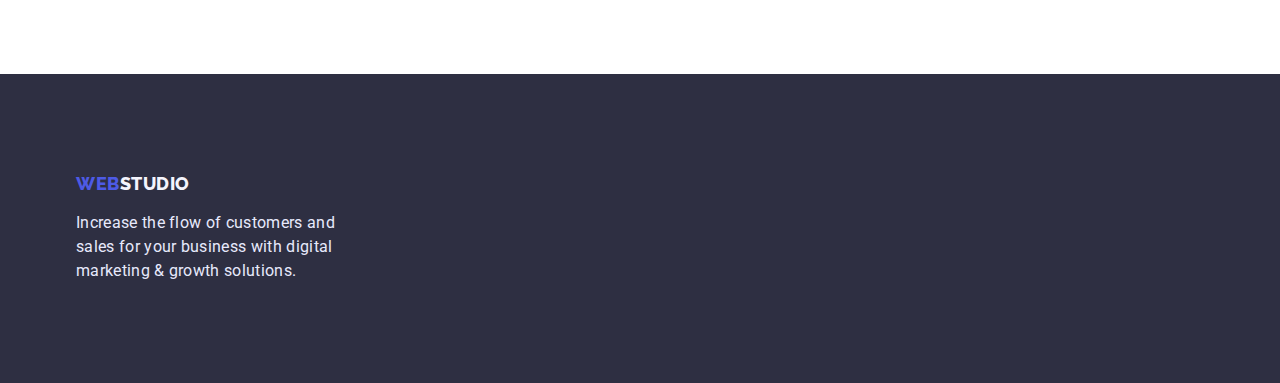
==== commit 0ebf1c43: "fix" ====
--- a/portfolio.html
+++ b/portfolio.html
@@ -52,7 +52,7 @@
     </header>
 
     <main class="portfolio-main">
-      <section class="portfolio">
+      <section class="portfolio section">
         <div class="container portfolio-container">
           <h1 class="portfolio-title visually-hidden">Portfolio list</h1>
           <ul class="portfolio-btn-list list">
--- a/css/styles.css
+++ b/css/styles.css
@@ -70,6 +70,11 @@
   text-transform: capitalize;
 }
 
+.section {
+  padding-top: 120px;
+  padding-bottom: 120px;
+}
+
 .section-subtitle {
   margin-bottom: 8px;
 
@@ -89,7 +94,6 @@
 /* header */
 
 .header {
-  background-color: var(--white);
   padding-top: 24px;
   padding-bottom: 24px;
 
@@ -194,7 +198,7 @@
 
 .footer-text {
   max-width: 264px;
-  padding-top: 16px;
+  margin-top: 16px;
 
   color: var(--accent);
   line-height: 1.5;
@@ -206,10 +210,12 @@
 .hero {
   background-color: var(--dark);
 
+  text-align: center;
+}
+
+.hero.section {
   padding-top: 188px;
   padding-bottom: 188px;
-
-  text-align: center;
 }
 
 .hero-title {
@@ -234,6 +240,7 @@
   letter-spacing: 0.04em;
   cursor: pointer;
 
+  border: none;
   box-shadow: 0px 4px 4px rgba(0, 0, 0, 0.15);
   border-radius: 4px;
 }
@@ -245,11 +252,6 @@
 
 /* features */
 
-.features {
-  padding-top: 120px;
-  padding-bottom: 120px;
-}
-
 .features-list {
   display: flex;
 }
@@ -265,7 +267,7 @@
 /* about */
 
 .about {
-  padding-bottom: 120px;
+  padding-top: 0;
 }
 
 .about-title {
@@ -285,9 +287,6 @@
 
 .team {
   background-color: var(--light);
-
-  padding-top: 120px;
-  padding-bottom: 120px;
 }
 
 .team-title {
@@ -321,7 +320,6 @@
 
 .portfolio {
   padding-top: 96px;
-  padding-bottom: 120px;
 }
 
 .portfolio-container {
@@ -336,7 +334,6 @@
 }
 
 .portfolio-btn {
-  min-width: 116px;
   padding: 12px 24px;
 
   color: var(--primary-brand);
@@ -359,12 +356,12 @@
 .portfolio-card-list {
   display: flex;
   flex-wrap: wrap;
-  gap: 24px;
+  column-gap: 24px;
   row-gap: 48px;
 }
 
 .card-list-item {
-  width: 360px;
+  flex-basis: calc((100% - 48px) / 3);
 }
 
 .portfolio-card {
